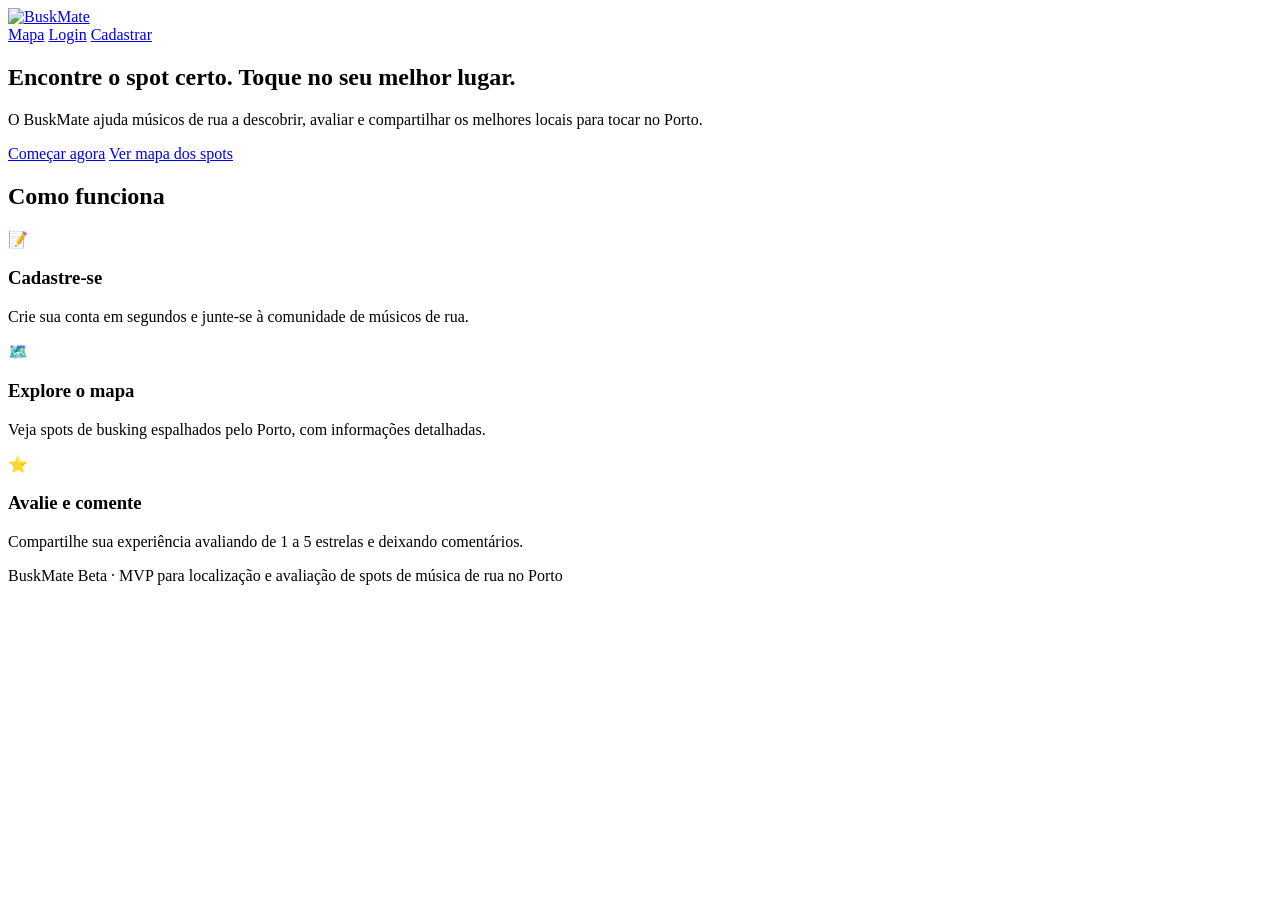
==== index.html @ 48a0095f "Create index.html" ====
<!DOCTYPE html>
<html lang="pt-PT">
<head>
<meta charset="UTF-8">
<meta name="viewport" content="width=device-width, initial-scale=1.0">
<title>BuskMate | Encontre os melhores spots de música de rua no Porto</title>
<link rel="icon" type="image/svg+xml" href="assets/favicon.svg">
<link rel="stylesheet" href="css/style.css">
</head>
<body>
  <header class="site-header">
    <div class="container header-inner">
      <a href="index.html" class="logo"><img src="assets/logo-white.svg" alt="BuskMate" class="logo-img"></a>
      <nav class="nav">
        <a href="mapa.html">Mapa</a>
        <a href="login.html">Login</a>
        <a href="cadastro.html" class="btn-nav">Cadastrar</a>
      </nav>
    </div>
  </header>

  <main>
    <section class="hero">
      <div class="container hero-inner">
        <h1>Encontre o spot certo. Toque no seu melhor lugar.</h1>
        <p>O BuskMate ajuda músicos de rua a descobrir, avaliar e compartilhar os melhores locais para tocar no Porto.</p>
        <div class="hero-actions">
          <a href="cadastro.html" class="btn btn-primary">Começar agora</a>
          <a href="mapa.html" class="btn btn-secondary">Ver mapa dos spots</a>
        </div>
      </div>
    </section>

    <section class="container features">
      <h2>Como funciona</h2>
      <div class="feature-grid">
        <div class="feature-card">
          <span class="feature-icon">📝</span>
          <h3>Cadastre-se</h3>
          <p>Crie sua conta em segundos e junte-se à comunidade de músicos de rua.</p>
        </div>
        <div class="feature-card">
          <span class="feature-icon">🗺️</span>
          <h3>Explore o mapa</h3>
          <p>Veja spots de busking espalhados pelo Porto, com informações detalhadas.</p>
        </div>
        <div class="feature-card">
          <span class="feature-icon">⭐</span>
          <h3>Avalie e comente</h3>
          <p>Compartilhe sua experiência avaliando de 1 a 5 estrelas e deixando comentários.</p>
        </div>
      </div>
    </section>
  </main>

  <footer class="site-footer">
    <div class="container">
      <p>BuskMate Beta &middot; MVP para localização e avaliação de spots de música de rua no Porto</p>
    </div>
  </footer>
</body>
</html>
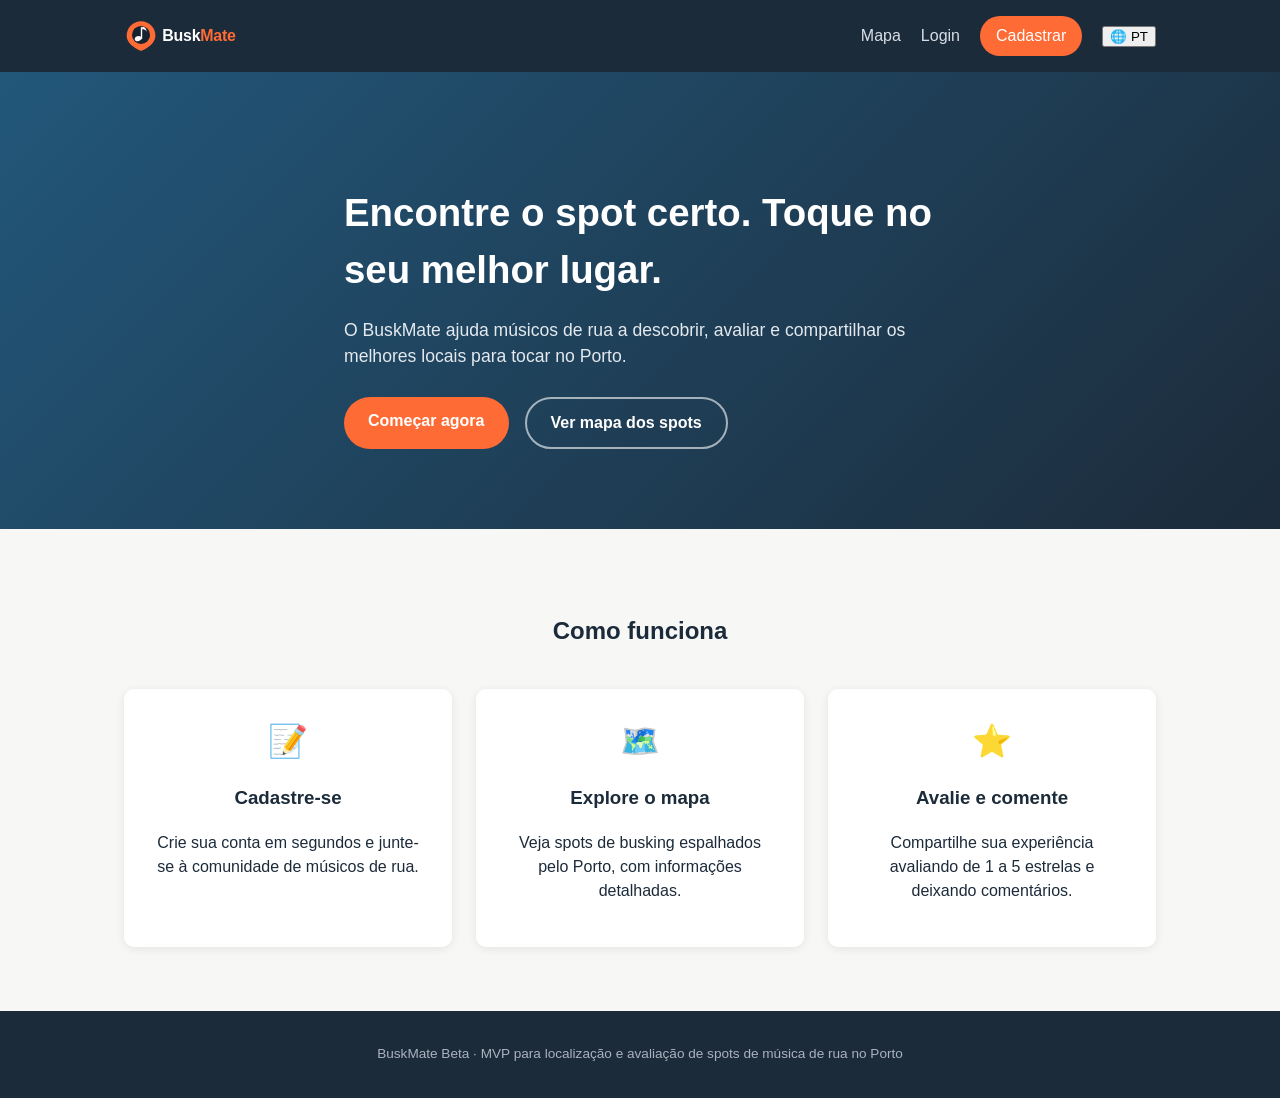
==== commit 9beabdd5: "Update index.html" ====
--- a/index.html
+++ b/index.html
@@ -12,9 +12,19 @@
     <div class="container header-inner">
       <a href="index.html" class="logo"><img src="assets/logo-white.svg" alt="BuskMate" class="logo-img"></a>
       <nav class="nav">
-        <a href="mapa.html">Mapa</a>
-        <a href="login.html">Login</a>
-        <a href="cadastro.html" class="btn-nav">Cadastrar</a>
+        <a href="mapa.html" data-i18n="nav_map">Mapa</a>
+        <a href="login.html" data-i18n="nav_login">Login</a>
+        <a href="cadastro.html" class="btn-nav" data-i18n="nav_register">Cadastrar</a>
+        <div class="lang-switcher">
+          <button id="lang-toggle" class="lang-toggle" aria-label="Change language" aria-haspopup="true">
+            🌐 <span id="lang-current">PT</span>
+          </button>
+          <ul id="lang-menu" class="lang-menu" hidden>
+            <li class="lang-option" data-lang="pt">🇵🇹 Português</li>
+            <li class="lang-option" data-lang="en">🇬🇧 English</li>
+            <li class="lang-option" data-lang="es">🇪🇸 Español</li>
+          </ul>
+        </div>
       </nav>
     </div>
   </header>
@@ -22,32 +32,32 @@
   <main>
     <section class="hero">
       <div class="container hero-inner">
-        <h1>Encontre o spot certo. Toque no seu melhor lugar.</h1>
-        <p>O BuskMate ajuda músicos de rua a descobrir, avaliar e compartilhar os melhores locais para tocar no Porto.</p>
+        <h1 data-i18n="hero_title">Encontre o spot certo. Toque no seu melhor lugar.</h1>
+        <p data-i18n="hero_subtitle">O BuskMate ajuda músicos de rua a descobrir, avaliar e compartilhar os melhores locais para tocar no Porto.</p>
         <div class="hero-actions">
-          <a href="cadastro.html" class="btn btn-primary">Começar agora</a>
-          <a href="mapa.html" class="btn btn-secondary">Ver mapa dos spots</a>
+          <a href="cadastro.html" class="btn btn-primary" data-i18n="hero_cta_start">Começar agora</a>
+          <a href="mapa.html" class="btn btn-secondary" data-i18n="hero_cta_map">Ver mapa dos spots</a>
         </div>
       </div>
     </section>
 
     <section class="container features">
-      <h2>Como funciona</h2>
+      <h2 data-i18n="features_title">Como funciona</h2>
       <div class="feature-grid">
         <div class="feature-card">
           <span class="feature-icon">📝</span>
-          <h3>Cadastre-se</h3>
-          <p>Crie sua conta em segundos e junte-se à comunidade de músicos de rua.</p>
+          <h3 data-i18n="feature1_title">Cadastre-se</h3>
+          <p data-i18n="feature1_desc">Crie sua conta em segundos e junte-se à comunidade de músicos de rua.</p>
         </div>
         <div class="feature-card">
           <span class="feature-icon">🗺️</span>
-          <h3>Explore o mapa</h3>
-          <p>Veja spots de busking espalhados pelo Porto, com informações detalhadas.</p>
+          <h3 data-i18n="feature2_title">Explore o mapa</h3>
+          <p data-i18n="feature2_desc">Veja spots de busking espalhados pelo Porto, com informações detalhadas.</p>
         </div>
         <div class="feature-card">
           <span class="feature-icon">⭐</span>
-          <h3>Avalie e comente</h3>
-          <p>Compartilhe sua experiência avaliando de 1 a 5 estrelas e deixando comentários.</p>
+          <h3 data-i18n="feature3_title">Avalie e comente</h3>
+          <p data-i18n="feature3_desc">Compartilhe sua experiência avaliando de 1 a 5 estrelas e deixando comentários.</p>
         </div>
       </div>
     </section>
@@ -55,8 +65,10 @@
 
   <footer class="site-footer">
     <div class="container">
-      <p>BuskMate Beta &middot; MVP para localização e avaliação de spots de música de rua no Porto</p>
+      <p data-i18n="footer_text">BuskMate Beta &middot; MVP para localização e avaliação de spots de música de rua no Porto</p>
     </div>
   </footer>
+
+  <script src="js/i18n.js"></script>
 </body>
 </html>
--- a/css/style.css
+++ b/css/style.css
@@ -0,0 +1,310 @@
+:root {
+  --color-primary: #ff6b35;
+  --color-primary-dark: #e85a2a;
+  --color-dark: #1c2b3a;
+  --color-teal: #22577a;
+  --color-bg: #f7f7f5;
+  --color-white: #ffffff;
+  --radius: 10px;
+  --shadow: 0 2px 10px rgba(0, 0, 0, 0.08);
+}
+
+* { box-sizing: border-box; }
+
+body {
+  margin: 0;
+  font-family: "Segoe UI", Roboto, Helvetica, Arial, sans-serif;
+  background: var(--color-bg);
+  color: var(--color-dark);
+  line-height: 1.5;
+}
+
+.container {
+  max-width: 1080px;
+  margin: 0 auto;
+  padding: 0 24px;
+}
+
+a { color: inherit; }
+
+/* Header */
+.site-header {
+  background: var(--color-dark);
+  color: var(--color-white);
+  position: sticky;
+  top: 0;
+  z-index: 10;
+}
+
+.header-inner {
+  display: flex;
+  align-items: center;
+  justify-content: space-between;
+  padding: 16px 24px;
+}
+
+.logo {
+  display: flex;
+  align-items: center;
+  text-decoration: none;
+}
+
+.logo-img {
+  height: 34px;
+  width: auto;
+  display: block;
+}
+
+.nav {
+  display: flex;
+  align-items: center;
+  gap: 20px;
+}
+
+.nav a {
+  text-decoration: none;
+  color: #d8dee6;
+  font-weight: 500;
+}
+
+.nav a.active,
+.nav a:hover {
+  color: var(--color-white);
+}
+
+.nav .btn-nav {
+  background: var(--color-primary);
+  color: var(--color-white);
+  padding: 8px 16px;
+  border-radius: 999px;
+}
+
+.nav-user {
+  color: var(--color-white);
+  font-weight: 500;
+}
+
+/* Hero */
+.hero {
+  background: linear-gradient(135deg, var(--color-teal), var(--color-dark));
+  color: var(--color-white);
+  padding: 80px 0;
+}
+
+.hero-inner {
+  max-width: 640px;
+}
+
+.hero h1 {
+  font-size: 2.4rem;
+  margin-bottom: 16px;
+}
+
+.hero p {
+  font-size: 1.1rem;
+  color: #e4e9ee;
+  margin-bottom: 28px;
+}
+
+.hero-actions {
+  display: flex;
+  gap: 16px;
+  flex-wrap: wrap;
+}
+
+.btn {
+  display: inline-block;
+  padding: 12px 24px;
+  border-radius: 999px;
+  text-decoration: none;
+  font-weight: 600;
+  border: none;
+  cursor: pointer;
+  font-size: 1rem;
+}
+
+.btn-primary {
+  background: var(--color-primary);
+  color: var(--color-white);
+}
+
+.btn-primary:hover { background: var(--color-primary-dark); }
+
+.btn-secondary {
+  background: transparent;
+  color: var(--color-white);
+  border: 2px solid rgba(255, 255, 255, 0.6);
+}
+
+.btn-block {
+  width: 100%;
+  text-align: center;
+}
+
+/* Features */
+.features {
+  padding: 64px 24px;
+}
+
+.features h2 {
+  text-align: center;
+  margin-bottom: 40px;
+}
+
+.feature-grid {
+  display: grid;
+  grid-template-columns: repeat(auto-fit, minmax(220px, 1fr));
+  gap: 24px;
+}
+
+.feature-card {
+  background: var(--color-white);
+  border-radius: var(--radius);
+  box-shadow: var(--shadow);
+  padding: 28px;
+  text-align: center;
+}
+
+.feature-icon {
+  font-size: 2rem;
+  display: block;
+  margin-bottom: 12px;
+}
+
+/* Auth pages */
+.auth-page {
+  display: flex;
+  justify-content: center;
+  padding: 64px 24px;
+}
+
+.auth-card {
+  background: var(--color-white);
+  border-radius: var(--radius);
+  box-shadow: var(--shadow);
+  padding: 40px;
+  width: 100%;
+  max-width: 400px;
+}
+
+.auth-subtitle {
+  color: #667;
+  margin-top: -8px;
+  margin-bottom: 24px;
+}
+
+.auth-card form label {
+  display: block;
+  font-weight: 600;
+  margin: 16px 0 6px;
+  font-size: 0.9rem;
+}
+
+.auth-card input,
+.auth-card textarea {
+  width: 100%;
+  padding: 10px 12px;
+  border: 1px solid #d5d9df;
+  border-radius: 6px;
+  font-size: 1rem;
+}
+
+.auth-card button {
+  margin-top: 24px;
+}
+
+.form-message {
+  color: #d63031;
+  font-size: 0.9rem;
+  min-height: 1.2em;
+  margin-top: 8px;
+}
+
+.auth-switch {
+  text-align: center;
+  margin-top: 20px;
+  font-size: 0.9rem;
+}
+
+/* Map page */
+.map-page {
+  position: relative;
+  height: calc(100vh - 64px);
+}
+
+#map {
+  height: 100%;
+  width: 100%;
+}
+
+.spot-panel {
+  position: absolute;
+  top: 16px;
+  right: 16px;
+  bottom: 16px;
+  width: 360px;
+  max-width: 90vw;
+  background: var(--color-white);
+  border-radius: var(--radius);
+  box-shadow: var(--shadow);
+  padding: 24px;
+  overflow-y: auto;
+  z-index: 500;
+}
+
+.close-panel {
+  position: absolute;
+  top: 12px;
+  right: 12px;
+  background: none;
+  border: none;
+  font-size: 1.5rem;
+  cursor: pointer;
+  color: #888;
+}
+
+.spot-rating {
+  color: var(--color-primary);
+  font-weight: 600;
+}
+
+.star-input {
+  font-size: 1.8rem;
+  cursor: pointer;
+  letter-spacing: 4px;
+  color: var(--color-primary);
+  margin-bottom: 12px;
+}
+
+.star {
+  cursor: pointer;
+}
+
+.comentarios-lista {
+  margin-top: 24px;
+}
+
+.comentario {
+  border-top: 1px solid #eee;
+  padding: 10px 0;
+}
+
+.comentario-header {
+  margin-bottom: 2px;
+}
+
+.login-prompt {
+  background: #fff4ec;
+  padding: 12px;
+  border-radius: 8px;
+  font-size: 0.9rem;
+}
+
+/* Footer */
+.site-footer {
+  background: var(--color-dark);
+  color: #aab2bd;
+  text-align: center;
+  padding: 20px 0;
+  font-size: 0.85rem;
+}
